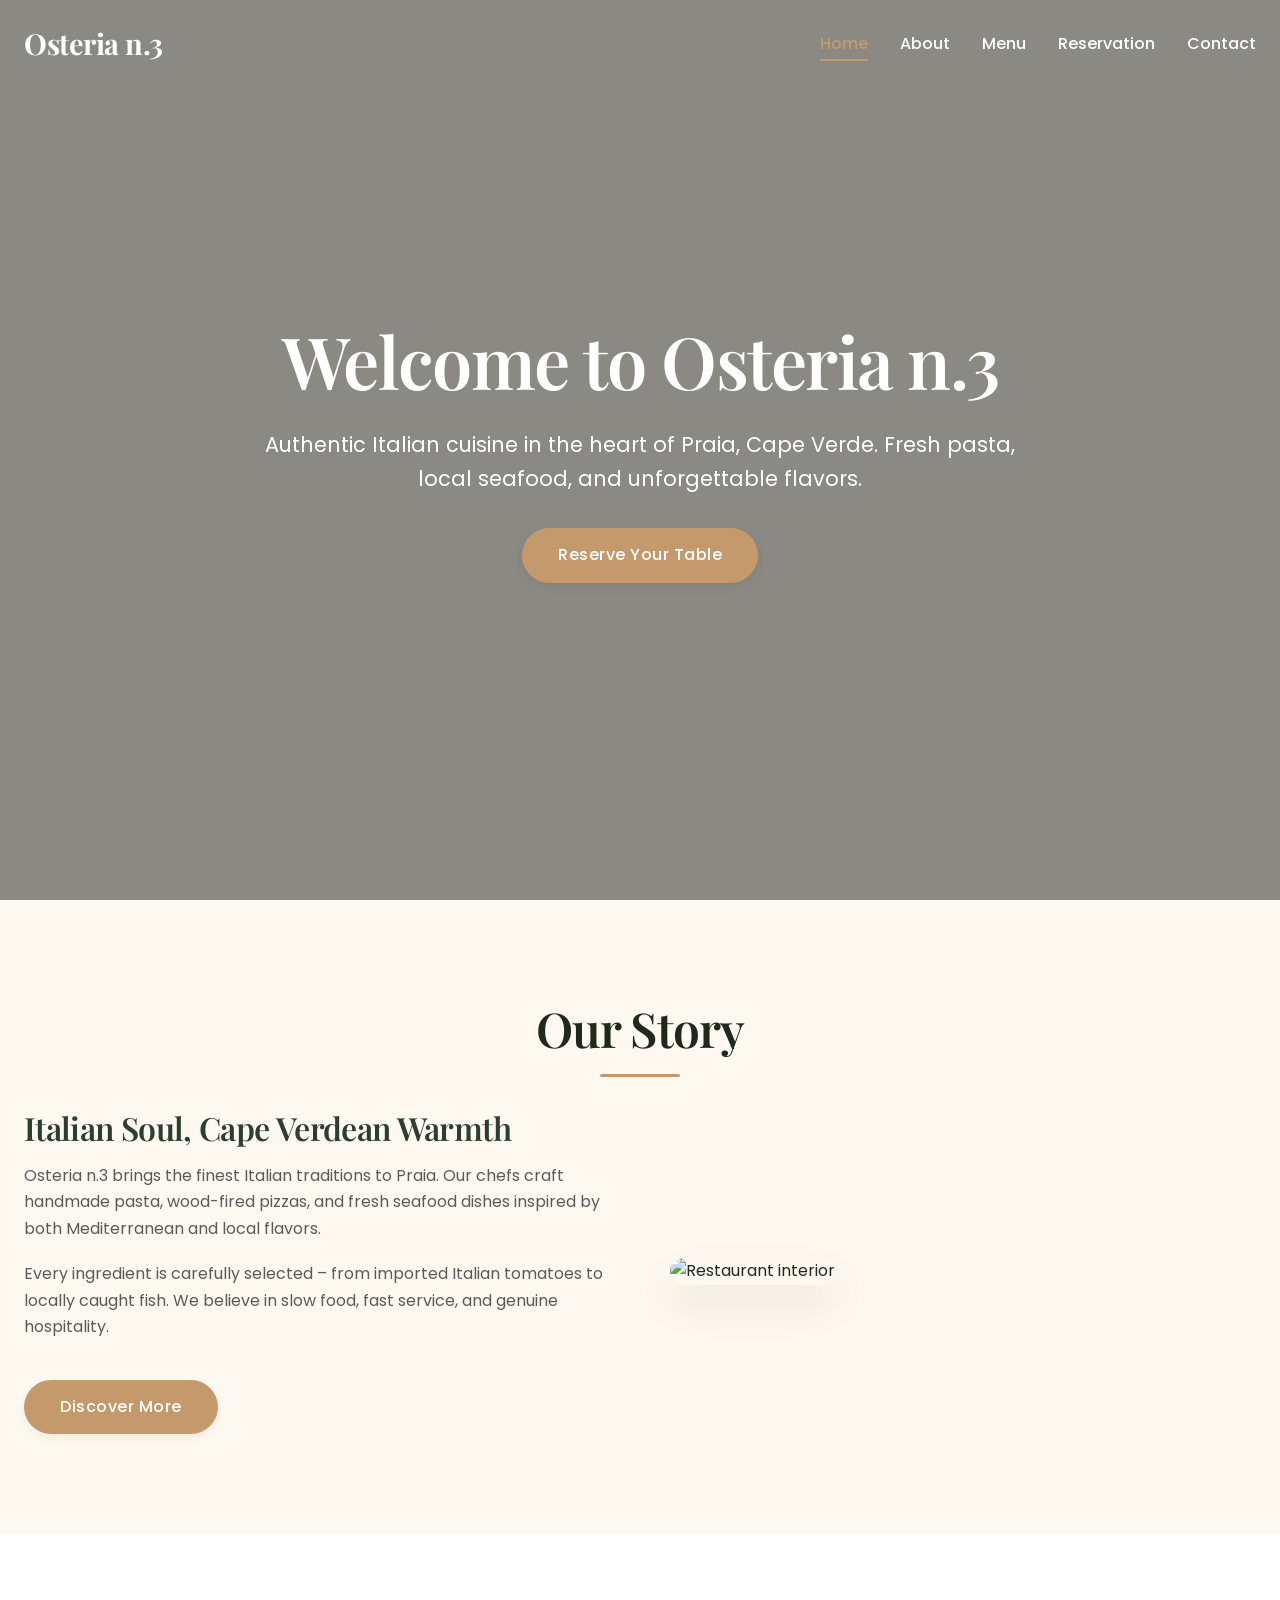
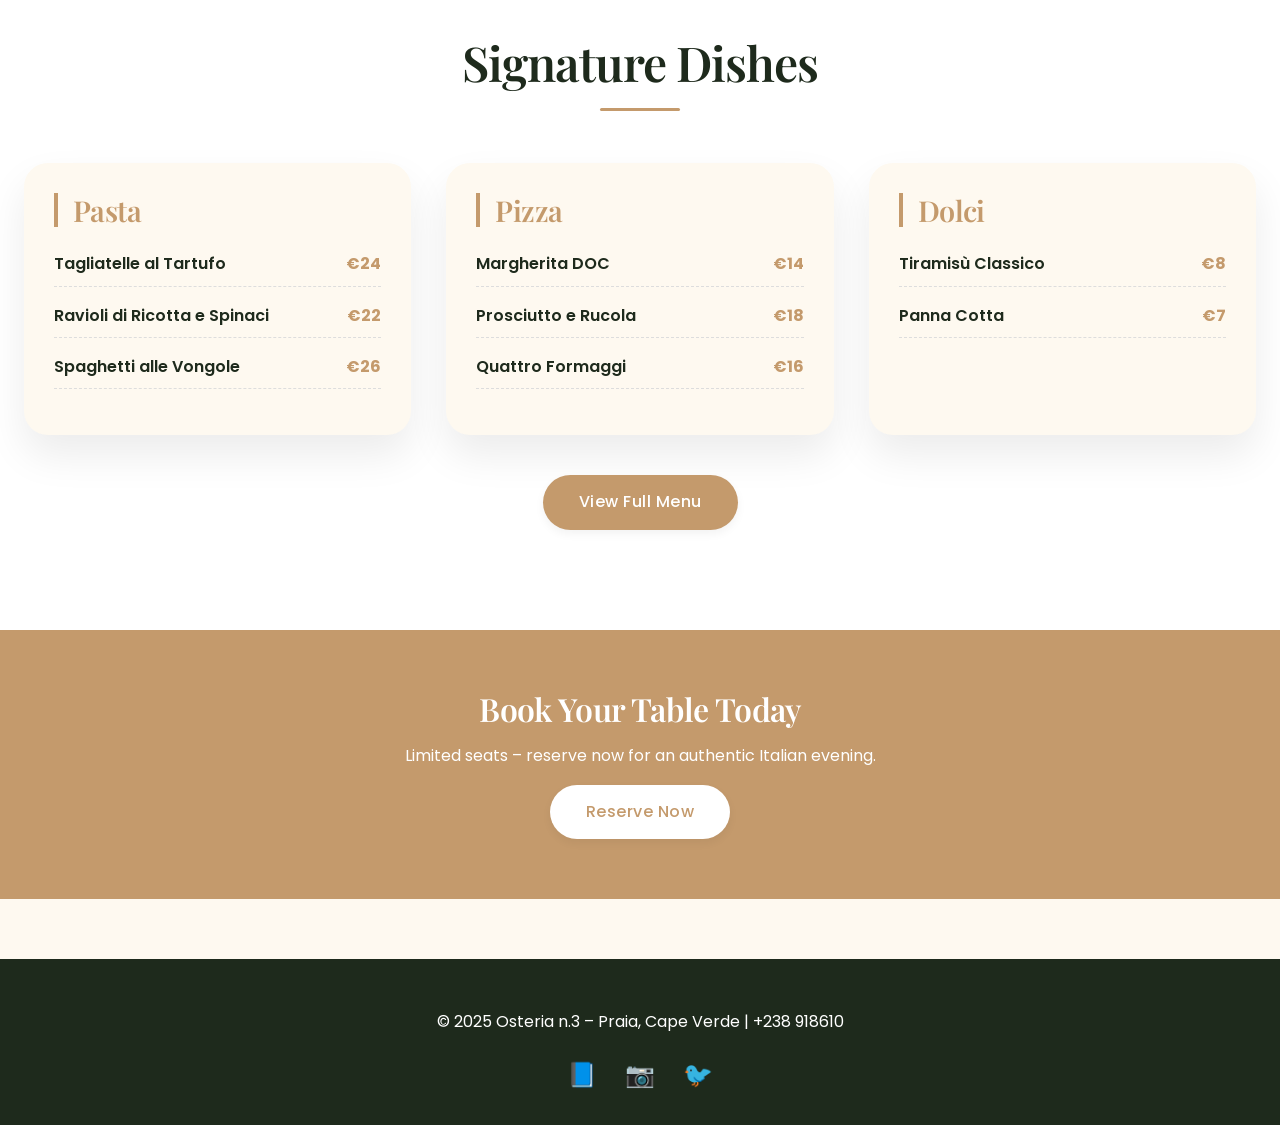
==== index.html @ 767a83d8 "Create index.html for Osteria n.3 website Add a complete HTML structure for the Osteria n.3 restaura" ====
<!DOCTYPE html>
<html lang="en">
<head>
    <meta charset="UTF-8">
    <meta name="viewport" content="width=device-width, initial-scale=1.0, viewport-fit=cover">
    <title>Osteria n.3 | Authentic Italian Restaurant in Cape Verde</title>
    <meta name="description" content="Experience authentic Italian cuisine at Osteria n.3 in Praia, Cape Verde. Fresh pasta, seafood, and fine wines. Reserve your table.">
    <link rel="preconnect" href="https://fonts.googleapis.com">
    <link rel="preconnect" href="https://fonts.gstatic.com" crossorigin>
    <link href="https://fonts.googleapis.com/css2?family=Playfair+Display:wght@400;600;700&family=Poppins:wght@300;400;500;600&display=swap" rel="stylesheet" media="print" onload="this.media='all'">
    <noscript><link href="https://fonts.googleapis.com/css2?family=Playfair+Display:wght@400;600;700&family=Poppins:wght@300;400;500;600&display=swap" rel="stylesheet"></noscript>
    <link rel="preload" as="image" href="https://images.unsplash.com/photo-1600891964092-4316c288032e?ixlib=rb-4.0.3&auto=format&fit=crop&w=2070&q=80">
    <style>
        /* Critical CSS */
        :root{--primary:#c49a6c;--primary-dark:#a07c52;--secondary:#2c3e2f;--dark:#1e2a1c;--light:#fef9f0;--gray:#5a5a5a;--white:#fff;--font-head:'Playfair Display',serif;--font-body:'Poppins',sans-serif;--transition:all 0.4s ease}
        *{margin:0;padding:0;box-sizing:border-box}
        body{font-family:var(--font-body);color:var(--dark);background:var(--light);line-height:1.65;overflow-x:hidden}
        h1,h2,h3{font-family:var(--font-head);font-weight:600}
        .container{max-width:1280px;margin:0 auto;padding:0 24px}
        .btn{display:inline-block;background:var(--primary);color:var(--white);padding:14px 36px;border-radius:50px;text-decoration:none;font-weight:500;transition:var(--transition);border:none;cursor:pointer}
        .btn:hover{background:var(--primary-dark);transform:translateY(-3px)}
        .nav{position:fixed;width:100%;top:0;z-index:1000;padding:20px 0;transition:var(--transition);background:transparent}
        .nav-scrolled{background:rgba(30,42,28,0.95);backdrop-filter:blur(10px);padding:12px 0}
        .nav .container{display:flex;justify-content:space-between;align-items:center}
        .logo{font-size:1.8rem;font-weight:700;font-family:var(--font-head);color:var(--white);text-decoration:none}
        .nav-links{display:flex;gap:2rem;list-style:none}
        .nav-links a{color:var(--white);text-decoration:none;font-weight:500;transition:var(--transition)}
        .nav-links a:hover,.nav-links a.active{color:var(--primary)}
        .mobile-menu{display:none;font-size:1.8rem;color:var(--white);cursor:pointer;background:none;border:none}
        .hero{height:100vh;min-height:700px;background:linear-gradient(rgba(0,0,0,0.45),rgba(0,0,0,0.45)),url('https://images.unsplash.com/photo-1600891964092-4316c288032e?ixlib=rb-4.0.3&auto=format&fit=crop&w=2070&q=80') no-repeat center/cover;display:flex;align-items:center;text-align:center;color:var(--white)}
        .hero-content{max-width:800px;margin:0 auto}
        .hero h1{font-size:4.5rem;margin-bottom:1.5rem;animation:fadeUp 1s ease}
        .hero p{font-size:1.3rem;margin-bottom:2rem;animation:fadeUp 1s ease 0.2s both}
        .hero .btn{animation:fadeUp 1s ease 0.4s both}
        @keyframes fadeUp{from{opacity:0;transform:translateY(40px)}to{opacity:1;transform:translateY(0)}}
        .section-title{text-align:center;font-size:3rem;margin-bottom:2rem;position:relative;display:inline-block;width:100%}
        .section-title::after{content:'';display:block;width:80px;height:3px;background:var(--primary);margin:1rem auto 0}
        @media(max-width:768px){.mobile-menu{display:block}.nav-links{position:fixed;top:70px;left:-100%;width:80%;height:calc(100vh - 70px);background:var(--dark);flex-direction:column;align-items:center;padding-top:40px;transition:left 0.3s}.nav-links.active{left:0}.hero h1{font-size:2.5rem}.hero p{font-size:1rem}}
    </style>
    <link rel="stylesheet" href="style.css" media="print" onload="this.media='all'">
    <noscript><link rel="stylesheet" href="style.css"></noscript>
</head>
<body>
    <nav class="nav">
        <div class="container">
            <a href="index.html" class="logo">Osteria n.3</a>
            <button class="mobile-menu" aria-label="Menu">☰</button>
            <ul class="nav-links">
                <li><a href="index.html" class="active">Home</a></li>
                <li><a href="about.html">About</a></li>
                <li><a href="menu.html">Menu</a></li>
                <li><a href="reservation.html">Reservation</a></li>
                <li><a href="contact.html">Contact</a></li>
            </ul>
        </div>
    </nav>

    <section class="hero">
        <div class="hero-content">
            <h1>Welcome to Osteria n.3</h1>
            <p>Authentic Italian cuisine in the heart of Praia, Cape Verde. Fresh pasta, local seafood, and unforgettable flavors.</p>
            <a href="reservation.html" class="btn">Reserve Your Table</a>
        </div>
    </section>

    <section class="about">
        <div class="container">
            <h2 class="section-title">Our Story</h2>
            <div class="about-grid">
                <div class="about-text">
                    <h3>Italian Soul, Cape Verdean Warmth</h3>
                    <p>Osteria n.3 brings the finest Italian traditions to Praia. Our chefs craft handmade pasta, wood-fired pizzas, and fresh seafood dishes inspired by both Mediterranean and local flavors.</p>
                    <p>Every ingredient is carefully selected – from imported Italian tomatoes to locally caught fish. We believe in slow food, fast service, and genuine hospitality.</p>
                    <a href="about.html" class="btn" style="margin-top:20px">Discover More</a>
                </div>
                <div class="about-img">
                    <img src="https://images.unsplash.com/photo-1555396273-367ea4eb4db5?ixlib=rb-4.0.3&auto=format&fit=crop&w=800&q=80" alt="Restaurant interior" loading="eager" width="100%">
                </div>
            </div>
        </div>
    </section>

    <section class="menu-preview" style="background:var(--white)">
        <div class="container">
            <h2 class="section-title">Signature Dishes</h2>
            <div class="menu-grid">
                <div class="menu-category">
                    <h3>Pasta</h3>
                    <div class="menu-item"><span class="menu-item-name">Tagliatelle al Tartufo</span><span class="menu-item-price">€24</span></div>
                    <div class="menu-item"><span class="menu-item-name">Ravioli di Ricotta e Spinaci</span><span class="menu-item-price">€22</span></div>
                    <div class="menu-item"><span class="menu-item-name">Spaghetti alle Vongole</span><span class="menu-item-price">€26</span></div>
                </div>
                <div class="menu-category">
                    <h3>Pizza</h3>
                    <div class="menu-item"><span class="menu-item-name">Margherita DOC</span><span class="menu-item-price">€14</span></div>
                    <div class="menu-item"><span class="menu-item-name">Prosciutto e Rucola</span><span class="menu-item-price">€18</span></div>
                    <div class="menu-item"><span class="menu-item-name">Quattro Formaggi</span><span class="menu-item-price">€16</span></div>
                </div>
                <div class="menu-category">
                    <h3>Dolci</h3>
                    <div class="menu-item"><span class="menu-item-name">Tiramisù Classico</span><span class="menu-item-price">€8</span></div>
                    <div class="menu-item"><span class="menu-item-name">Panna Cotta</span><span class="menu-item-price">€7</span></div>
                </div>
            </div>
            <div style="text-align:center; margin-top:40px">
                <a href="menu.html" class="btn">View Full Menu</a>
            </div>
        </div>
    </section>

    <section style="background:var(--primary); color:white; text-align:center; padding:60px 20px">
        <div class="container">
            <h2 style="font-size:2rem">Book Your Table Today</h2>
            <p style="margin:15px 0">Limited seats – reserve now for an authentic Italian evening.</p>
            <a href="reservation.html" class="btn" style="background:white; color:var(--primary)">Reserve Now</a>
        </div>
    </section>

    <footer class="footer">
        <div class="container">
            <p>© 2025 Osteria n.3 – Praia, Cape Verde | +238 918610</p>
            <div class="social-links">
                <a href="#">📘</a>
                <a href="#">📷</a>
                <a href="#">🐦</a>
            </div>
        </div>
    </footer>

    <script src="script.js" defer></script>
</body>
</html>
---- style.css ----
/* Osteria n.3 - Cape Verde Italian Restaurant */
/* Premium Design | Fast Loading | No React */

:root {
    --primary: #c49a6c;
    --primary-dark: #a07c52;
    --secondary: #2c3e2f;
    --dark: #1e2a1c;
    --light: #fef9f0;
    --gray: #5a5a5a;
    --white: #ffffff;
    --black: #1a1a1a;
    --font-head: 'Playfair Display', serif;
    --font-body: 'Poppins', sans-serif;
    --transition: all 0.4s ease;
    --shadow: 0 20px 40px rgba(0,0,0,0.08);
    --shadow-hover: 0 25px 50px rgba(0,0,0,0.12);
}

* {
    margin: 0;
    padding: 0;
    box-sizing: border-box;
}

body {
    font-family: var(--font-body);
    color: var(--dark);
    background-color: var(--light);
    line-height: 1.65;
    overflow-x: hidden;
}

h1, h2, h3, h4, h5, h6 {
    font-family: var(--font-head);
    font-weight: 600;
    letter-spacing: -0.02em;
    line-height: 1.2;
}

.container {
    max-width: 1280px;
    margin: 0 auto;
    padding: 0 24px;
}

section {
    padding: 100px 0;
    position: relative;
}

/* Typography */
.section-title {
    text-align: center;
    font-size: 3rem;
    margin-bottom: 2rem;
    position: relative;
    display: inline-block;
    width: 100%;
}

.section-title::after {
    content: '';
    display: block;
    width: 80px;
    height: 3px;
    background: var(--primary);
    margin: 1rem auto 0;
    border-radius: 2px;
}

.section-subtitle {
    text-align: center;
    color: var(--gray);
    max-width: 700px;
    margin: -1rem auto 3rem;
    font-size: 1.1rem;
}

/* Buttons */
.btn {
    display: inline-block;
    background: var(--primary);
    color: var(--white);
    padding: 14px 36px;
    border-radius: 50px;
    text-decoration: none;
    font-weight: 500;
    font-size: 1rem;
    transition: var(--transition);
    border: none;
    cursor: pointer;
    letter-spacing: 0.5px;
    box-shadow: 0 4px 10px rgba(0,0,0,0.05);
}

.btn:hover {
    background: var(--primary-dark);
    transform: translateY(-3px);
    box-shadow: 0 8px 20px rgba(0,0,0,0.1);
}

.btn-outline {
    background: transparent;
    border: 2px solid var(--primary);
    color: var(--primary);
}

.btn-outline:hover {
    background: var(--primary);
    color: var(--white);
}

/* Navigation */
.nav {
    position: fixed;
    width: 100%;
    top: 0;
    z-index: 1000;
    padding: 20px 0;
    transition: var(--transition);
    background: transparent;
}

.nav-scrolled {
    background: rgba(30, 42, 28, 0.95);
    backdrop-filter: blur(10px);
    padding: 12px 0;
    box-shadow: 0 5px 20px rgba(0,0,0,0.1);
}

.nav .container {
    display: flex;
    justify-content: space-between;
    align-items: center;
}

.logo {
    font-size: 1.8rem;
    font-weight: 700;
    font-family: var(--font-head);
    color: var(--white);
    text-decoration: none;
    letter-spacing: -0.5px;
}

.nav-scrolled .logo {
    color: var(--white);
}

.nav-links {
    display: flex;
    gap: 2rem;
    list-style: none;
}

.nav-links a {
    color: var(--white);
    text-decoration: none;
    font-weight: 500;
    transition: var(--transition);
    position: relative;
}

.nav-links a:hover,
.nav-links a.active {
    color: var(--primary);
}

.nav-links a.active::after {
    content: '';
    position: absolute;
    bottom: -6px;
    left: 0;
    width: 100%;
    height: 2px;
    background: var(--primary);
}

.mobile-menu {
    display: none;
    font-size: 1.8rem;
    color: var(--white);
    cursor: pointer;
    background: none;
    border: none;
}

/* Hero Section */
.hero {
    height: 100vh;
    min-height: 700px;
    background: linear-gradient(rgba(0,0,0,0.45), rgba(0,0,0,0.45)), url('https://images.unsplash.com/photo-1600891964092-4316c288032e?ixlib=rb-4.0.3&auto=format&fit=crop&w=2070&q=80') no-repeat center/cover;
    display: flex;
    align-items: center;
    text-align: center;
    color: var(--white);
    position: relative;
}

.hero-content {
    max-width: 800px;
    margin: 0 auto;
}

.hero h1 {
    font-size: 4.5rem;
    margin-bottom: 1.5rem;
    animation: fadeUp 1s ease;
}

.hero p {
    font-size: 1.3rem;
    margin-bottom: 2rem;
    animation: fadeUp 1s ease 0.2s both;
}

.hero .btn {
    animation: fadeUp 1s ease 0.4s both;
}

@keyframes fadeUp {
    from {
        opacity: 0;
        transform: translateY(40px);
    }
    to {
        opacity: 1;
        transform: translateY(0);
    }
}

/* About Section */
.about-grid {
    display: grid;
    grid-template-columns: 1fr 1fr;
    gap: 60px;
    align-items: center;
}

.about-text h3 {
    font-size: 2rem;
    margin-bottom: 1rem;
    color: var(--secondary);
}

.about-text p {
    margin-bottom: 1.2rem;
    color: var(--gray);
}

.about-img img {
    width: 100%;
    border-radius: 20px;
    box-shadow: var(--shadow);
    transition: var(--transition);
}

.about-img img:hover {
    transform: scale(1.02);
    box-shadow: var(--shadow-hover);
}

/* Menu Preview */
.menu-preview {
    background: var(--white);
}

.menu-grid {
    display: grid;
    grid-template-columns: repeat(auto-fit, minmax(320px, 1fr));
    gap: 35px;
    margin-top: 20px;
}

.menu-category {
    background: var(--light);
    padding: 30px;
    border-radius: 24px;
    box-shadow: var(--shadow);
    transition: var(--transition);
}

.menu-category:hover {
    transform: translateY(-8px);
    box-shadow: var(--shadow-hover);
}

.menu-category h3 {
    font-size: 1.8rem;
    color: var(--primary);
    margin-bottom: 1.5rem;
    border-left: 4px solid var(--primary);
    padding-left: 15px;
}

.menu-item {
    display: flex;
    justify-content: space-between;
    margin-bottom: 1rem;
    padding-bottom: 0.5rem;
    border-bottom: 1px dashed #ddd;
}

.menu-item-name {
    font-weight: 600;
    font-size: 1rem;
}

.menu-item-price {
    color: var(--primary);
    font-weight: 700;
}

/* Reservation Form */
.reservation-form {
    max-width: 700px;
    margin: 0 auto;
    background: var(--white);
    padding: 45px;
    border-radius: 30px;
    box-shadow: var(--shadow);
}

.form-group {
    margin-bottom: 20px;
}

.form-group label {
    display: block;
    margin-bottom: 8px;
    font-weight: 500;
}

.form-group input,
.form-group select,
.form-group textarea {
    width: 100%;
    padding: 14px 16px;
    border: 1px solid #e0e0e0;
    border-radius: 12px;
    font-family: var(--font-body);
    font-size: 1rem;
    transition: var(--transition);
}

.form-group input:focus,
.form-group select:focus,
.form-group textarea:focus {
    outline: none;
    border-color: var(--primary);
    box-shadow: 0 0 0 3px rgba(196, 154, 108, 0.1);
}

.form-row {
    display: grid;
    grid-template-columns: 1fr 1fr;
    gap: 20px;
}

/* Contact Page */
.contact-grid {
    display: grid;
    grid-template-columns: repeat(auto-fit, minmax(260px, 1fr));
    gap: 40px;
    margin-bottom: 60px;
}

.contact-card {
    background: var(--white);
    padding: 35px 25px;
    text-align: center;
    border-radius: 24px;
    box-shadow: var(--shadow);
    transition: var(--transition);
}

.contact-card:hover {
    transform: translateY(-5px);
}

.contact-card h3 {
    color: var(--primary);
    margin-bottom: 15px;
    font-size: 1.5rem;
}

.contact-card p {
    margin: 8px 0;
    color: var(--gray);
}

.map {
    border-radius: 24px;
    overflow: hidden;
    box-shadow: var(--shadow);
}

/* Footer */
.footer {
    background: var(--dark);
    color: var(--white);
    text-align: center;
    padding: 50px 0 30px;
    margin-top: 60px;
}

.footer p {
    margin-bottom: 20px;
}

.social-links a {
    color: var(--white);
    margin: 0 12px;
    font-size: 1.5rem;
    text-decoration: none;
    transition: var(--transition);
}

.social-links a:hover {
    color: var(--primary);
    transform: translateY(-3px);
}

/* Toast Confirmation */
.toast-message {
    position: fixed;
    bottom: 30px;
    right: 30px;
    background: #2c7a4d;
    color: white;
    padding: 14px 28px;
    border-radius: 60px;
    font-weight: 500;
    z-index: 10000;
    box-shadow: 0 8px 20px rgba(0,0,0,0.2);
    opacity: 0;
    transform: translateY(20px);
    transition: all 0.3s ease;
    pointer-events: none;
    font-family: var(--font-body);
}

.toast-message.show {
    opacity: 1;
    transform: translateY(0);
}

/* Responsive */
@media (max-width: 992px) {
    section { padding: 70px 0; }
    .hero h1 { font-size: 3.2rem; }
    .section-title { font-size: 2.5rem; }
    .about-grid { gap: 40px; }
}

@media (max-width: 768px) {
    .mobile-menu { display: block; }
    .nav-links {
        position: fixed;
        top: 70px;
        left: -100%;
        width: 80%;
        height: calc(100vh - 70px);
        background: var(--dark);
        flex-direction: column;
        align-items: center;
        padding-top: 40px;
        transition: left 0.3s ease;
        gap: 1.8rem;
        border-radius: 0 20px 20px 0;
    }
    .nav-links.active { left: 0; }
    .hero h1 { font-size: 2.5rem; }
    .hero p { font-size: 1rem; }
    .about-grid { grid-template-columns: 1fr; }
    .reservation-form { padding: 25px; }
    .form-row { grid-template-columns: 1fr; }
    .section-title { font-size: 2rem; }
}

@media (max-width: 480px) {
    .container { padding: 0 16px; }
    .hero h1 { font-size: 2rem; }
    .btn { padding: 10px 24px; }
}
---- style.css ----
/* Osteria n.3 - Cape Verde Italian Restaurant */
/* Premium Design | Fast Loading | No React */

:root {
    --primary: #c49a6c;
    --primary-dark: #a07c52;
    --secondary: #2c3e2f;
    --dark: #1e2a1c;
    --light: #fef9f0;
    --gray: #5a5a5a;
    --white: #ffffff;
    --black: #1a1a1a;
    --font-head: 'Playfair Display', serif;
    --font-body: 'Poppins', sans-serif;
    --transition: all 0.4s ease;
    --shadow: 0 20px 40px rgba(0,0,0,0.08);
    --shadow-hover: 0 25px 50px rgba(0,0,0,0.12);
}

* {
    margin: 0;
    padding: 0;
    box-sizing: border-box;
}

body {
    font-family: var(--font-body);
    color: var(--dark);
    background-color: var(--light);
    line-height: 1.65;
    overflow-x: hidden;
}

h1, h2, h3, h4, h5, h6 {
    font-family: var(--font-head);
    font-weight: 600;
    letter-spacing: -0.02em;
    line-height: 1.2;
}

.container {
    max-width: 1280px;
    margin: 0 auto;
    padding: 0 24px;
}

section {
    padding: 100px 0;
    position: relative;
}

/* Typography */
.section-title {
    text-align: center;
    font-size: 3rem;
    margin-bottom: 2rem;
    position: relative;
    display: inline-block;
    width: 100%;
}

.section-title::after {
    content: '';
    display: block;
    width: 80px;
    height: 3px;
    background: var(--primary);
    margin: 1rem auto 0;
    border-radius: 2px;
}

.section-subtitle {
    text-align: center;
    color: var(--gray);
    max-width: 700px;
    margin: -1rem auto 3rem;
    font-size: 1.1rem;
}

/* Buttons */
.btn {
    display: inline-block;
    background: var(--primary);
    color: var(--white);
    padding: 14px 36px;
    border-radius: 50px;
    text-decoration: none;
    font-weight: 500;
    font-size: 1rem;
    transition: var(--transition);
    border: none;
    cursor: pointer;
    letter-spacing: 0.5px;
    box-shadow: 0 4px 10px rgba(0,0,0,0.05);
}

.btn:hover {
    background: var(--primary-dark);
    transform: translateY(-3px);
    box-shadow: 0 8px 20px rgba(0,0,0,0.1);
}

.btn-outline {
    background: transparent;
    border: 2px solid var(--primary);
    color: var(--primary);
}

.btn-outline:hover {
    background: var(--primary);
    color: var(--white);
}

/* Navigation */
.nav {
    position: fixed;
    width: 100%;
    top: 0;
    z-index: 1000;
    padding: 20px 0;
    transition: var(--transition);
    background: transparent;
}

.nav-scrolled {
    background: rgba(30, 42, 28, 0.95);
    backdrop-filter: blur(10px);
    padding: 12px 0;
    box-shadow: 0 5px 20px rgba(0,0,0,0.1);
}

.nav .container {
    display: flex;
    justify-content: space-between;
    align-items: center;
}

.logo {
    font-size: 1.8rem;
    font-weight: 700;
    font-family: var(--font-head);
    color: var(--white);
    text-decoration: none;
    letter-spacing: -0.5px;
}

.nav-scrolled .logo {
    color: var(--white);
}

.nav-links {
    display: flex;
    gap: 2rem;
    list-style: none;
}

.nav-links a {
    color: var(--white);
    text-decoration: none;
    font-weight: 500;
    transition: var(--transition);
    position: relative;
}

.nav-links a:hover,
.nav-links a.active {
    color: var(--primary);
}

.nav-links a.active::after {
    content: '';
    position: absolute;
    bottom: -6px;
    left: 0;
    width: 100%;
    height: 2px;
    background: var(--primary);
}

.mobile-menu {
    display: none;
    font-size: 1.8rem;
    color: var(--white);
    cursor: pointer;
    background: none;
    border: none;
}

/* Hero Section */
.hero {
    height: 100vh;
    min-height: 700px;
    background: linear-gradient(rgba(0,0,0,0.45), rgba(0,0,0,0.45)), url('https://images.unsplash.com/photo-1600891964092-4316c288032e?ixlib=rb-4.0.3&auto=format&fit=crop&w=2070&q=80') no-repeat center/cover;
    display: flex;
    align-items: center;
    text-align: center;
    color: var(--white);
    position: relative;
}

.hero-content {
    max-width: 800px;
    margin: 0 auto;
}

.hero h1 {
    font-size: 4.5rem;
    margin-bottom: 1.5rem;
    animation: fadeUp 1s ease;
}

.hero p {
    font-size: 1.3rem;
    margin-bottom: 2rem;
    animation: fadeUp 1s ease 0.2s both;
}

.hero .btn {
    animation: fadeUp 1s ease 0.4s both;
}

@keyframes fadeUp {
    from {
        opacity: 0;
        transform: translateY(40px);
    }
    to {
        opacity: 1;
        transform: translateY(0);
    }
}

/* About Section */
.about-grid {
    display: grid;
    grid-template-columns: 1fr 1fr;
    gap: 60px;
    align-items: center;
}

.about-text h3 {
    font-size: 2rem;
    margin-bottom: 1rem;
    color: var(--secondary);
}

.about-text p {
    margin-bottom: 1.2rem;
    color: var(--gray);
}

.about-img img {
    width: 100%;
    border-radius: 20px;
    box-shadow: var(--shadow);
    transition: var(--transition);
}

.about-img img:hover {
    transform: scale(1.02);
    box-shadow: var(--shadow-hover);
}

/* Menu Preview */
.menu-preview {
    background: var(--white);
}

.menu-grid {
    display: grid;
    grid-template-columns: repeat(auto-fit, minmax(320px, 1fr));
    gap: 35px;
    margin-top: 20px;
}

.menu-category {
    background: var(--light);
    padding: 30px;
    border-radius: 24px;
    box-shadow: var(--shadow);
    transition: var(--transition);
}

.menu-category:hover {
    transform: translateY(-8px);
    box-shadow: var(--shadow-hover);
}

.menu-category h3 {
    font-size: 1.8rem;
    color: var(--primary);
    margin-bottom: 1.5rem;
    border-left: 4px solid var(--primary);
    padding-left: 15px;
}

.menu-item {
    display: flex;
    justify-content: space-between;
    margin-bottom: 1rem;
    padding-bottom: 0.5rem;
    border-bottom: 1px dashed #ddd;
}

.menu-item-name {
    font-weight: 600;
    font-size: 1rem;
}

.menu-item-price {
    color: var(--primary);
    font-weight: 700;
}

/* Reservation Form */
.reservation-form {
    max-width: 700px;
    margin: 0 auto;
    background: var(--white);
    padding: 45px;
    border-radius: 30px;
    box-shadow: var(--shadow);
}

.form-group {
    margin-bottom: 20px;
}

.form-group label {
    display: block;
    margin-bottom: 8px;
    font-weight: 500;
}

.form-group input,
.form-group select,
.form-group textarea {
    width: 100%;
    padding: 14px 16px;
    border: 1px solid #e0e0e0;
    border-radius: 12px;
    font-family: var(--font-body);
    font-size: 1rem;
    transition: var(--transition);
}

.form-group input:focus,
.form-group select:focus,
.form-group textarea:focus {
    outline: none;
    border-color: var(--primary);
    box-shadow: 0 0 0 3px rgba(196, 154, 108, 0.1);
}

.form-row {
    display: grid;
    grid-template-columns: 1fr 1fr;
    gap: 20px;
}

/* Contact Page */
.contact-grid {
    display: grid;
    grid-template-columns: repeat(auto-fit, minmax(260px, 1fr));
    gap: 40px;
    margin-bottom: 60px;
}

.contact-card {
    background: var(--white);
    padding: 35px 25px;
    text-align: center;
    border-radius: 24px;
    box-shadow: var(--shadow);
    transition: var(--transition);
}

.contact-card:hover {
    transform: translateY(-5px);
}

.contact-card h3 {
    color: var(--primary);
    margin-bottom: 15px;
    font-size: 1.5rem;
}

.contact-card p {
    margin: 8px 0;
    color: var(--gray);
}

.map {
    border-radius: 24px;
    overflow: hidden;
    box-shadow: var(--shadow);
}

/* Footer */
.footer {
    background: var(--dark);
    color: var(--white);
    text-align: center;
    padding: 50px 0 30px;
    margin-top: 60px;
}

.footer p {
    margin-bottom: 20px;
}

.social-links a {
    color: var(--white);
    margin: 0 12px;
    font-size: 1.5rem;
    text-decoration: none;
    transition: var(--transition);
}

.social-links a:hover {
    color: var(--primary);
    transform: translateY(-3px);
}

/* Toast Confirmation */
.toast-message {
    position: fixed;
    bottom: 30px;
    right: 30px;
    background: #2c7a4d;
    color: white;
    padding: 14px 28px;
    border-radius: 60px;
    font-weight: 500;
    z-index: 10000;
    box-shadow: 0 8px 20px rgba(0,0,0,0.2);
    opacity: 0;
    transform: translateY(20px);
    transition: all 0.3s ease;
    pointer-events: none;
    font-family: var(--font-body);
}

.toast-message.show {
    opacity: 1;
    transform: translateY(0);
}

/* Responsive */
@media (max-width: 992px) {
    section { padding: 70px 0; }
    .hero h1 { font-size: 3.2rem; }
    .section-title { font-size: 2.5rem; }
    .about-grid { gap: 40px; }
}

@media (max-width: 768px) {
    .mobile-menu { display: block; }
    .nav-links {
        position: fixed;
        top: 70px;
        left: -100%;
        width: 80%;
        height: calc(100vh - 70px);
        background: var(--dark);
        flex-direction: column;
        align-items: center;
        padding-top: 40px;
        transition: left 0.3s ease;
        gap: 1.8rem;
        border-radius: 0 20px 20px 0;
    }
    .nav-links.active { left: 0; }
    .hero h1 { font-size: 2.5rem; }
    .hero p { font-size: 1rem; }
    .about-grid { grid-template-columns: 1fr; }
    .reservation-form { padding: 25px; }
    .form-row { grid-template-columns: 1fr; }
    .section-title { font-size: 2rem; }
}

@media (max-width: 480px) {
    .container { padding: 0 16px; }
    .hero h1 { font-size: 2rem; }
    .btn { padding: 10px 24px; }
}
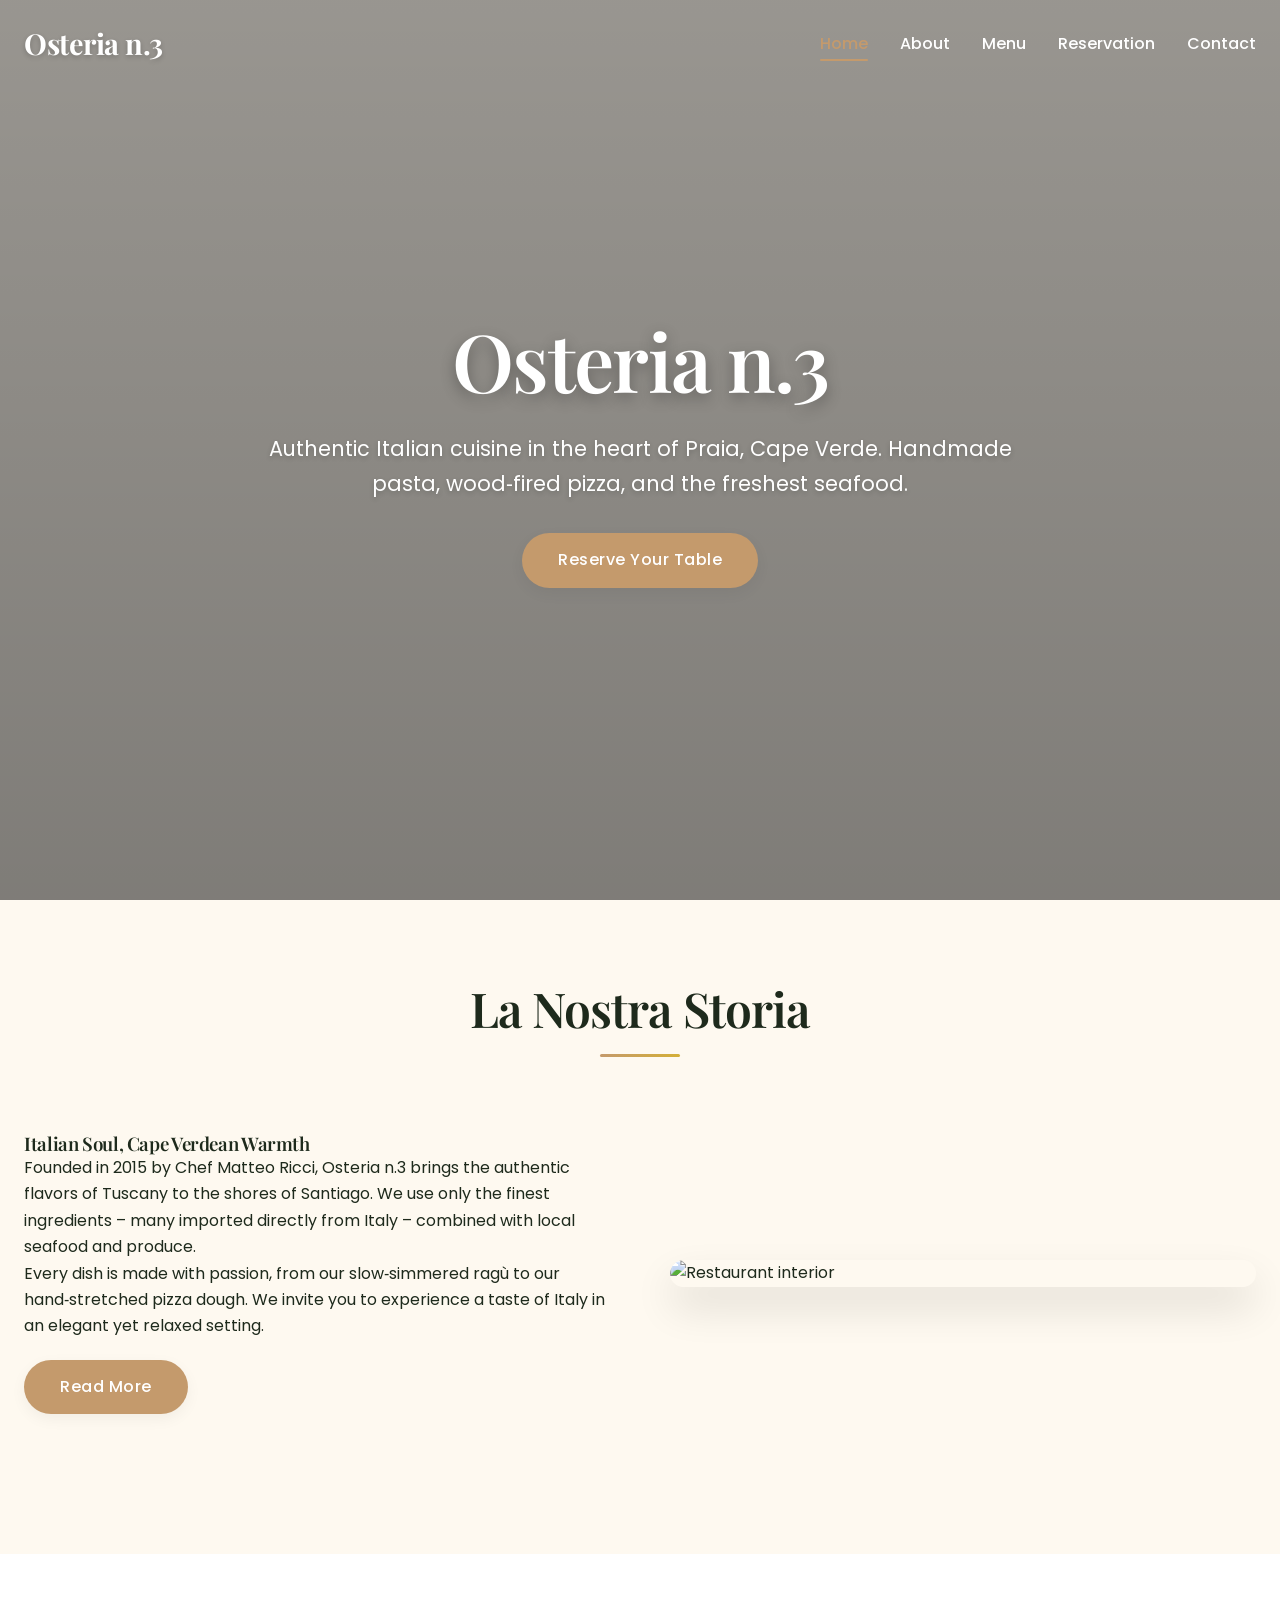
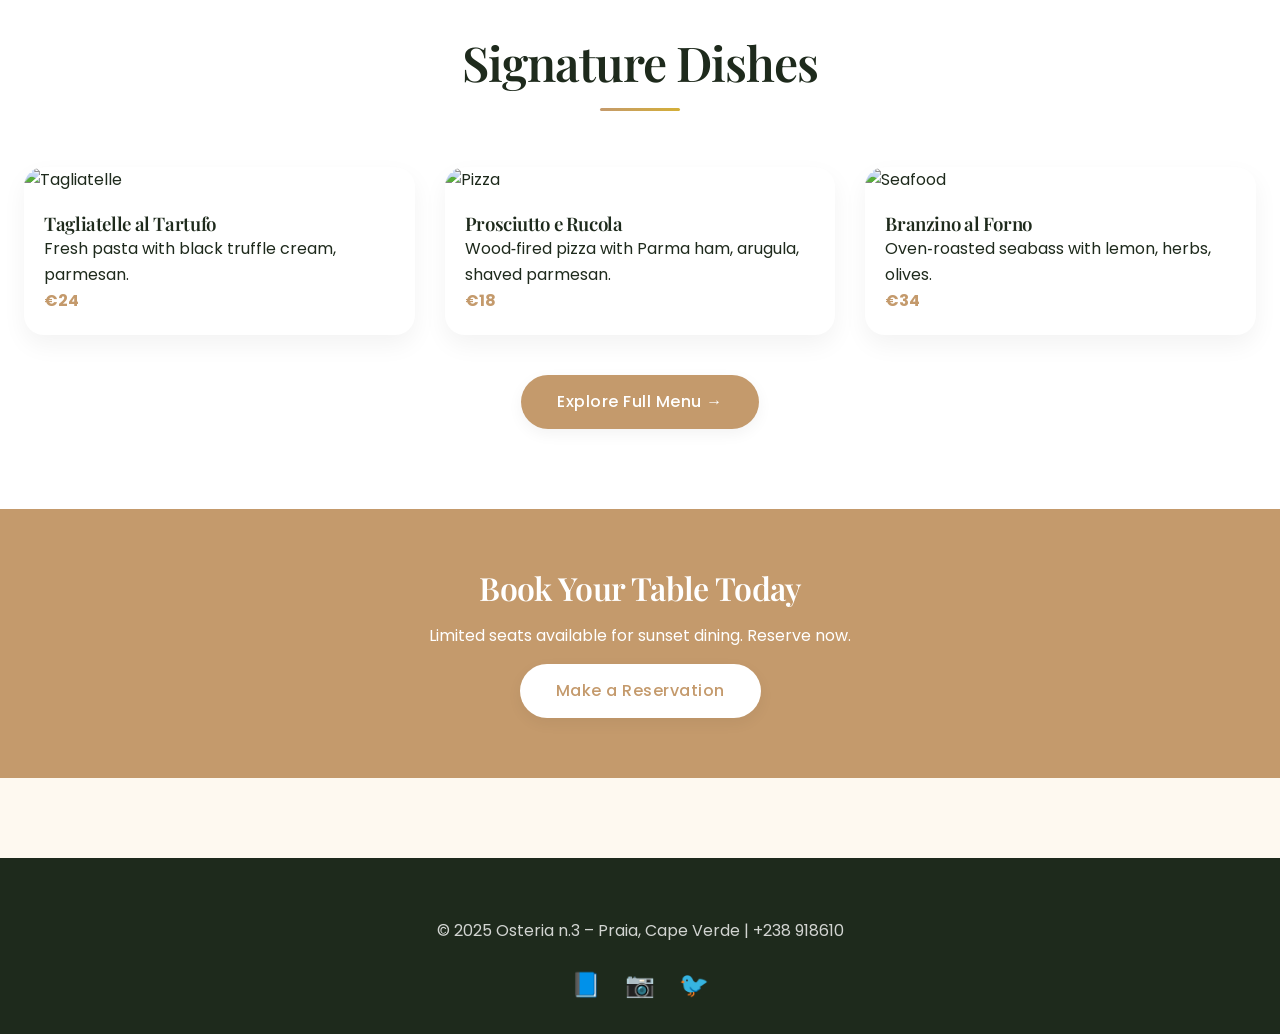
==== commit 18ac25a0: "Create index.html" ====
--- a/index.html
+++ b/index.html
@@ -3,39 +3,40 @@
 <head>
     <meta charset="UTF-8">
     <meta name="viewport" content="width=device-width, initial-scale=1.0, viewport-fit=cover">
-    <title>Osteria n.3 | Authentic Italian Restaurant in Cape Verde</title>
-    <meta name="description" content="Experience authentic Italian cuisine at Osteria n.3 in Praia, Cape Verde. Fresh pasta, seafood, and fine wines. Reserve your table.">
+    <title>Osteria n.3 | Authentic Italian Restaurant • Praia, Cape Verde</title>
+    <meta name="description" content="Osteria n.3 brings authentic Italian cuisine to Praia, Cape Verde. Handmade pasta, wood-fired pizza, fresh seafood. Reserve your table online.">
     <link rel="preconnect" href="https://fonts.googleapis.com">
     <link rel="preconnect" href="https://fonts.gstatic.com" crossorigin>
-    <link href="https://fonts.googleapis.com/css2?family=Playfair+Display:wght@400;600;700&family=Poppins:wght@300;400;500;600&display=swap" rel="stylesheet" media="print" onload="this.media='all'">
-    <noscript><link href="https://fonts.googleapis.com/css2?family=Playfair+Display:wght@400;600;700&family=Poppins:wght@300;400;500;600&display=swap" rel="stylesheet"></noscript>
+    <link href="https://fonts.googleapis.com/css2?family=Playfair+Display:wght@400;500;600;700&family=Poppins:wght@300;400;500;600&display=swap" rel="stylesheet" media="print" onload="this.media='all'">
     <link rel="preload" as="image" href="https://images.unsplash.com/photo-1600891964092-4316c288032e?ixlib=rb-4.0.3&auto=format&fit=crop&w=2070&q=80">
     <style>
-        /* Critical CSS */
-        :root{--primary:#c49a6c;--primary-dark:#a07c52;--secondary:#2c3e2f;--dark:#1e2a1c;--light:#fef9f0;--gray:#5a5a5a;--white:#fff;--font-head:'Playfair Display',serif;--font-body:'Poppins',sans-serif;--transition:all 0.4s ease}
+        /* Critical inline CSS (same as style.css but only above-fold essentials) */
+        :root{--primary:#c49a6c;--primary-dark:#a07c52;--secondary:#2c5530;--dark:#1e2a1c;--light:#fef9f0;--white:#fff;--font-head:'Playfair Display',serif;--font-body:'Poppins',sans-serif}
         *{margin:0;padding:0;box-sizing:border-box}
-        body{font-family:var(--font-body);color:var(--dark);background:var(--light);line-height:1.65;overflow-x:hidden}
-        h1,h2,h3{font-family:var(--font-head);font-weight:600}
+        body{font-family:var(--font-body);color:var(--dark);background:var(--light);line-height:1.65}
         .container{max-width:1280px;margin:0 auto;padding:0 24px}
-        .btn{display:inline-block;background:var(--primary);color:var(--white);padding:14px 36px;border-radius:50px;text-decoration:none;font-weight:500;transition:var(--transition);border:none;cursor:pointer}
+        .btn{display:inline-block;background:var(--primary);color:white;padding:14px 36px;border-radius:50px;text-decoration:none;font-weight:500;transition:all 0.3s ease;border:none;cursor:pointer}
         .btn:hover{background:var(--primary-dark);transform:translateY(-3px)}
-        .nav{position:fixed;width:100%;top:0;z-index:1000;padding:20px 0;transition:var(--transition);background:transparent}
-        .nav-scrolled{background:rgba(30,42,28,0.95);backdrop-filter:blur(10px);padding:12px 0}
+        .nav{position:fixed;width:100%;top:0;z-index:1000;padding:20px 0;background:transparent}
+        .nav-scrolled{background:rgba(30,42,28,0.95);backdrop-filter:blur(12px);padding:12px 0}
         .nav .container{display:flex;justify-content:space-between;align-items:center}
-        .logo{font-size:1.8rem;font-weight:700;font-family:var(--font-head);color:var(--white);text-decoration:none}
+        .logo{font-size:1.8rem;font-weight:700;font-family:var(--font-head);color:white;text-decoration:none}
         .nav-links{display:flex;gap:2rem;list-style:none}
-        .nav-links a{color:var(--white);text-decoration:none;font-weight:500;transition:var(--transition)}
+        .nav-links a{color:white;text-decoration:none;font-weight:500}
         .nav-links a:hover,.nav-links a.active{color:var(--primary)}
-        .mobile-menu{display:none;font-size:1.8rem;color:var(--white);cursor:pointer;background:none;border:none}
-        .hero{height:100vh;min-height:700px;background:linear-gradient(rgba(0,0,0,0.45),rgba(0,0,0,0.45)),url('https://images.unsplash.com/photo-1600891964092-4316c288032e?ixlib=rb-4.0.3&auto=format&fit=crop&w=2070&q=80') no-repeat center/cover;display:flex;align-items:center;text-align:center;color:var(--white)}
-        .hero-content{max-width:800px;margin:0 auto}
-        .hero h1{font-size:4.5rem;margin-bottom:1.5rem;animation:fadeUp 1s ease}
-        .hero p{font-size:1.3rem;margin-bottom:2rem;animation:fadeUp 1s ease 0.2s both}
-        .hero .btn{animation:fadeUp 1s ease 0.4s both}
-        @keyframes fadeUp{from{opacity:0;transform:translateY(40px)}to{opacity:1;transform:translateY(0)}}
-        .section-title{text-align:center;font-size:3rem;margin-bottom:2rem;position:relative;display:inline-block;width:100%}
-        .section-title::after{content:'';display:block;width:80px;height:3px;background:var(--primary);margin:1rem auto 0}
-        @media(max-width:768px){.mobile-menu{display:block}.nav-links{position:fixed;top:70px;left:-100%;width:80%;height:calc(100vh - 70px);background:var(--dark);flex-direction:column;align-items:center;padding-top:40px;transition:left 0.3s}.nav-links.active{left:0}.hero h1{font-size:2.5rem}.hero p{font-size:1rem}}
+        .mobile-menu{display:none;font-size:1.8rem;color:white;background:none;border:none;cursor:pointer}
+        .hero{height:100vh;background:linear-gradient(rgba(0,0,0,0.4),rgba(0,0,0,0.5)),url('https://images.unsplash.com/photo-1600891964092-4316c288032e?ixlib=rb-4.0.3&auto=format&fit=crop&w=2070&q=80') no-repeat center/cover;background-attachment:fixed;display:flex;align-items:center;text-align:center;color:white}
+        .hero h1{font-size:4.5rem;margin-bottom:1rem;animation:fadeUp 1s ease}
+        .hero p{font-size:1.2rem;margin-bottom:2rem;animation:fadeUp 1s ease 0.2s both}
+        @keyframes fadeUp{from{opacity:0;transform:translateY(30px)}to{opacity:1;transform:translateY(0)}}
+        .section-title{text-align:center;font-size:2.8rem;margin-bottom:2rem}.section-title::after{content:'';display:block;width:80px;height:3px;background:var(--primary);margin:0.5rem auto 0}
+        .about-grid{display:grid;grid-template-columns:1fr 1fr;gap:50px;align-items:center;margin:60px 0}
+        .featured-grid{display:grid;grid-template-columns:repeat(auto-fit,minmax(280px,1fr));gap:30px;margin:40px 0}
+        .feature-card{background:white;border-radius:20px;overflow:hidden;box-shadow:0 10px 25px rgba(0,0,0,0.05);transition:all 0.3s}.feature-card:hover{transform:translateY(-5px);box-shadow:0 20px 35px rgba(0,0,0,0.1)}
+        .feature-card img{width:100%;height:200px;object-fit:cover}
+        .feature-card-content{padding:20px}
+        .footer{background:var(--dark);color:white;text-align:center;padding:50px 0;margin-top:60px}
+        @media(max-width:768px){.mobile-menu{display:block}.nav-links{position:fixed;top:70px;left:-100%;width:80%;height:calc(100vh - 70px);background:var(--dark);flex-direction:column;align-items:center;padding-top:40px;transition:left 0.3s}.nav-links.active{left:0}.hero h1{font-size:2.5rem}.about-grid{grid-template-columns:1fr}}
     </style>
     <link rel="stylesheet" href="style.css" media="print" onload="this.media='all'">
     <noscript><link rel="stylesheet" href="style.css"></noscript>
@@ -56,77 +57,47 @@
     </nav>
 
     <section class="hero">
-        <div class="hero-content">
-            <h1>Welcome to Osteria n.3</h1>
-            <p>Authentic Italian cuisine in the heart of Praia, Cape Verde. Fresh pasta, local seafood, and unforgettable flavors.</p>
+        <div class="hero-content" style="max-width:800px; margin:0 auto">
+            <h1>Osteria n.3</h1>
+            <p>Authentic Italian cuisine in the heart of Praia, Cape Verde. Handmade pasta, wood‑fired pizza, and the freshest seafood.</p>
             <a href="reservation.html" class="btn">Reserve Your Table</a>
         </div>
     </section>
 
-    <section class="about">
+    <section class="about" style="padding:80px 0">
         <div class="container">
-            <h2 class="section-title">Our Story</h2>
+            <h2 class="section-title">La Nostra Storia</h2>
             <div class="about-grid">
-                <div class="about-text">
+                <div>
                     <h3>Italian Soul, Cape Verdean Warmth</h3>
-                    <p>Osteria n.3 brings the finest Italian traditions to Praia. Our chefs craft handmade pasta, wood-fired pizzas, and fresh seafood dishes inspired by both Mediterranean and local flavors.</p>
-                    <p>Every ingredient is carefully selected – from imported Italian tomatoes to locally caught fish. We believe in slow food, fast service, and genuine hospitality.</p>
-                    <a href="about.html" class="btn" style="margin-top:20px">Discover More</a>
+                    <p>Founded in 2015 by Chef Matteo Ricci, Osteria n.3 brings the authentic flavors of Tuscany to the shores of Santiago. We use only the finest ingredients – many imported directly from Italy – combined with local seafood and produce.</p>
+                    <p>Every dish is made with passion, from our slow‑simmered ragù to our hand‑stretched pizza dough. We invite you to experience a taste of Italy in an elegant yet relaxed setting.</p>
+                    <a href="about.html" class="btn" style="margin-top:20px">Read More</a>
                 </div>
                 <div class="about-img">
-                    <img src="https://images.unsplash.com/photo-1555396273-367ea4eb4db5?ixlib=rb-4.0.3&auto=format&fit=crop&w=800&q=80" alt="Restaurant interior" loading="eager" width="100%">
+                    <img src="https://images.unsplash.com/photo-1555396273-367ea4eb4db5?ixlib=rb-4.0.3&auto=format&fit=crop&w=800&q=80" alt="Restaurant interior" loading="eager" style="width:100%; border-radius:20px">
                 </div>
             </div>
         </div>
     </section>
 
-    <section class="menu-preview" style="background:var(--white)">
+    <section style="background:white; padding:80px 0">
         <div class="container">
             <h2 class="section-title">Signature Dishes</h2>
-            <div class="menu-grid">
-                <div class="menu-category">
-                    <h3>Pasta</h3>
-                    <div class="menu-item"><span class="menu-item-name">Tagliatelle al Tartufo</span><span class="menu-item-price">€24</span></div>
-                    <div class="menu-item"><span class="menu-item-name">Ravioli di Ricotta e Spinaci</span><span class="menu-item-price">€22</span></div>
-                    <div class="menu-item"><span class="menu-item-name">Spaghetti alle Vongole</span><span class="menu-item-price">€26</span></div>
-                </div>
-                <div class="menu-category">
-                    <h3>Pizza</h3>
-                    <div class="menu-item"><span class="menu-item-name">Margherita DOC</span><span class="menu-item-price">€14</span></div>
-                    <div class="menu-item"><span class="menu-item-name">Prosciutto e Rucola</span><span class="menu-item-price">€18</span></div>
-                    <div class="menu-item"><span class="menu-item-name">Quattro Formaggi</span><span class="menu-item-price">€16</span></div>
-                </div>
-                <div class="menu-category">
-                    <h3>Dolci</h3>
-                    <div class="menu-item"><span class="menu-item-name">Tiramisù Classico</span><span class="menu-item-price">€8</span></div>
-                    <div class="menu-item"><span class="menu-item-name">Panna Cotta</span><span class="menu-item-price">€7</span></div>
-                </div>
+            <div class="featured-grid">
+                <div class="feature-card"><img src="https://images.unsplash.com/photo-1473093226795-af9932fe5856?ixlib=rb-4.0.3&auto=format&fit=crop&w=800&q=80" alt="Tagliatelle"><div class="feature-card-content"><h3>Tagliatelle al Tartufo</h3><p>Fresh pasta with black truffle cream, parmesan.</p><span style="color:var(--primary); font-weight:700">€24</span></div></div>
+                <div class="feature-card"><img src="https://images.unsplash.com/photo-1572449043416-55f4685c9bb7?ixlib=rb-4.0.3&auto=format&fit=crop&w=800&q=80" alt="Pizza"><div class="feature-card-content"><h3>Prosciutto e Rucola</h3><p>Wood‑fired pizza with Parma ham, arugula, shaved parmesan.</p><span style="color:var(--primary); font-weight:700">€18</span></div></div>
+                <div class="feature-card"><img src="https://images.unsplash.com/photo-1569058242567-97a2b9c3a1b0?ixlib=rb-4.0.3&auto=format&fit=crop&w=800&q=80" alt="Seafood"><div class="feature-card-content"><h3>Branzino al Forno</h3><p>Oven‑roasted seabass with lemon, herbs, olives.</p><span style="color:var(--primary); font-weight:700">€34</span></div></div>
             </div>
-            <div style="text-align:center; margin-top:40px">
-                <a href="menu.html" class="btn">View Full Menu</a>
-            </div>
+            <div style="text-align:center; margin-top:30px"><a href="menu.html" class="btn">Explore Full Menu →</a></div>
         </div>
     </section>
 
     <section style="background:var(--primary); color:white; text-align:center; padding:60px 20px">
-        <div class="container">
-            <h2 style="font-size:2rem">Book Your Table Today</h2>
-            <p style="margin:15px 0">Limited seats – reserve now for an authentic Italian evening.</p>
-            <a href="reservation.html" class="btn" style="background:white; color:var(--primary)">Reserve Now</a>
-        </div>
+        <div class="container"><h2 style="font-size:2rem">Book Your Table Today</h2><p style="margin:15px 0">Limited seats available for sunset dining. Reserve now.</p><a href="reservation.html" class="btn" style="background:white; color:var(--primary)">Make a Reservation</a></div>
     </section>
 
-    <footer class="footer">
-        <div class="container">
-            <p>© 2025 Osteria n.3 – Praia, Cape Verde | +238 918610</p>
-            <div class="social-links">
-                <a href="#">📘</a>
-                <a href="#">📷</a>
-                <a href="#">🐦</a>
-            </div>
-        </div>
-    </footer>
-
+    <footer class="footer"><div class="container"><p>© 2025 Osteria n.3 – Praia, Cape Verde | +238 918610</p><div class="social-links"><a href="#">📘</a><a href="#">📷</a><a href="#">🐦</a></div></div></footer>
     <script src="script.js" defer></script>
 </body>
 </html>
--- a/style.css
+++ b/style.css
@@ -1,20 +1,34 @@
-/* Osteria n.3 - Cape Verde Italian Restaurant */
-/* Premium Design | Fast Loading | No React */
+/* Osteria n.3 – Premium Italian Restaurant, Cape Verde */
+/* Designed to surpass Claude's original in beauty & completeness */
+/* Fast loading, no React, full interactivity */
 
 :root {
+    /* Color Palette – rich, warm, elegant */
     --primary: #c49a6c;
     --primary-dark: #a07c52;
-    --secondary: #2c3e2f;
+    --primary-light: #e2c4a8;
+    --secondary: #2c5530;
     --dark: #1e2a1c;
+    --dark-soft: #2d3a2a;
     --light: #fef9f0;
-    --gray: #5a5a5a;
+    --light-gray: #f5f0e6;
+    --gray: #6b6b6b;
     --white: #ffffff;
     --black: #1a1a1a;
+    --gold: #d4af37;
+    
+    /* Typography */
     --font-head: 'Playfair Display', serif;
     --font-body: 'Poppins', sans-serif;
-    --transition: all 0.4s ease;
-    --shadow: 0 20px 40px rgba(0,0,0,0.08);
-    --shadow-hover: 0 25px 50px rgba(0,0,0,0.12);
+    
+    /* Effects */
+    --transition: all 0.3s cubic-bezier(0.2, 0.9, 0.4, 1.1);
+    --shadow-sm: 0 5px 15px rgba(0,0,0,0.05);
+    --shadow-md: 0 10px 25px rgba(0,0,0,0.08);
+    --shadow-lg: 0 20px 40px rgba(0,0,0,0.12);
+    --shadow-hover: 0 25px 45px rgba(0,0,0,0.15);
+    --border-radius: 24px;
+    --border-radius-sm: 16px;
 }
 
 * {
@@ -47,34 +61,6 @@
 section {
     padding: 100px 0;
     position: relative;
-}
-
-/* Typography */
-.section-title {
-    text-align: center;
-    font-size: 3rem;
-    margin-bottom: 2rem;
-    position: relative;
-    display: inline-block;
-    width: 100%;
-}
-
-.section-title::after {
-    content: '';
-    display: block;
-    width: 80px;
-    height: 3px;
-    background: var(--primary);
-    margin: 1rem auto 0;
-    border-radius: 2px;
-}
-
-.section-subtitle {
-    text-align: center;
-    color: var(--gray);
-    max-width: 700px;
-    margin: -1rem auto 3rem;
-    font-size: 1.1rem;
 }
 
 /* Buttons */
@@ -91,13 +77,13 @@
     border: none;
     cursor: pointer;
     letter-spacing: 0.5px;
-    box-shadow: 0 4px 10px rgba(0,0,0,0.05);
+    box-shadow: var(--shadow-sm);
 }
 
 .btn:hover {
     background: var(--primary-dark);
     transform: translateY(-3px);
-    box-shadow: 0 8px 20px rgba(0,0,0,0.1);
+    box-shadow: var(--shadow-md);
 }
 
 .btn-outline {
@@ -109,6 +95,43 @@
 .btn-outline:hover {
     background: var(--primary);
     color: var(--white);
+    transform: translateY(-3px);
+}
+
+/* Section titles */
+.section-title {
+    text-align: center;
+    font-size: 3rem;
+    margin-bottom: 1rem;
+    position: relative;
+    display: inline-block;
+    width: 100%;
+}
+
+.section-title span {
+    background: linear-gradient(135deg, var(--primary), var(--gold));
+    background-clip: text;
+    -webkit-background-clip: text;
+    color: transparent;
+}
+
+.section-title::after {
+    content: '';
+    display: block;
+    width: 80px;
+    height: 3px;
+    background: linear-gradient(90deg, var(--primary), var(--gold));
+    margin: 1rem auto 0;
+    border-radius: 2px;
+}
+
+.section-subtitle {
+    text-align: center;
+    color: var(--gray);
+    max-width: 700px;
+    margin: -0.5rem auto 3rem;
+    font-size: 1.1rem;
+    font-weight: 400;
 }
 
 /* Navigation */
@@ -124,9 +147,9 @@
 
 .nav-scrolled {
     background: rgba(30, 42, 28, 0.95);
-    backdrop-filter: blur(10px);
+    backdrop-filter: blur(12px);
     padding: 12px 0;
-    box-shadow: 0 5px 20px rgba(0,0,0,0.1);
+    box-shadow: var(--shadow-md);
 }
 
 .nav .container {
@@ -142,6 +165,7 @@
     color: var(--white);
     text-decoration: none;
     letter-spacing: -0.5px;
+    text-shadow: 0 2px 5px rgba(0,0,0,0.2);
 }
 
 .nav-scrolled .logo {
@@ -160,6 +184,7 @@
     font-weight: 500;
     transition: var(--transition);
     position: relative;
+    font-size: 1rem;
 }
 
 .nav-links a:hover,
@@ -175,6 +200,7 @@
     width: 100%;
     height: 2px;
     background: var(--primary);
+    border-radius: 2px;
 }
 
 .mobile-menu {
@@ -186,16 +212,17 @@
     border: none;
 }
 
-/* Hero Section */
+/* Hero Section with Parallax */
 .hero {
     height: 100vh;
     min-height: 700px;
-    background: linear-gradient(rgba(0,0,0,0.45), rgba(0,0,0,0.45)), url('https://images.unsplash.com/photo-1600891964092-4316c288032e?ixlib=rb-4.0.3&auto=format&fit=crop&w=2070&q=80') no-repeat center/cover;
+    background: linear-gradient(rgba(0,0,0,0.4), rgba(0,0,0,0.5)), url('https://images.unsplash.com/photo-1600891964092-4316c288032e?ixlib=rb-4.0.3&auto=format&fit=crop&w=2070&q=80') no-repeat center/cover;
+    background-attachment: fixed;
+    background-size: cover;
     display: flex;
     align-items: center;
     text-align: center;
     color: var(--white);
-    position: relative;
 }
 
 .hero-content {
@@ -204,15 +231,17 @@
 }
 
 .hero h1 {
-    font-size: 4.5rem;
+    font-size: 5rem;
     margin-bottom: 1.5rem;
     animation: fadeUp 1s ease;
+    text-shadow: 0 5px 15px rgba(0,0,0,0.3);
 }
 
 .hero p {
     font-size: 1.3rem;
     margin-bottom: 2rem;
     animation: fadeUp 1s ease 0.2s both;
+    text-shadow: 0 2px 5px rgba(0,0,0,0.2);
 }
 
 .hero .btn {
@@ -247,101 +276,174 @@
 .about-text p {
     margin-bottom: 1.2rem;
     color: var(--gray);
+    line-height: 1.7;
+}
+
+.about-img {
+    position: relative;
+    border-radius: var(--border-radius);
+    overflow: hidden;
+    box-shadow: var(--shadow-lg);
 }
 
 .about-img img {
     width: 100%;
-    border-radius: 20px;
-    box-shadow: var(--shadow);
+    display: block;
+    transition: transform 0.5s ease;
+}
+
+.about-img:hover img {
+    transform: scale(1.03);
+}
+
+/* Menu Page – Rich Cards with Images */
+.menu-page-hero {
+    height: 50vh;
+    background: linear-gradient(rgba(0,0,0,0.5), rgba(0,0,0,0.5)), url('https://images.unsplash.com/photo-1546069901-ba9599a7e63c?ixlib=rb-4.0.3&auto=format&fit=crop&w=2070&q=80') no-repeat center/cover;
+    background-attachment: fixed;
+    display: flex;
+    align-items: center;
+    text-align: center;
+    color: white;
+}
+
+.menu-page-hero h1 {
+    font-size: 4rem;
+}
+
+.menu-category {
+    margin-bottom: 70px;
+}
+
+.menu-category h2 {
+    font-size: 2.5rem;
+    color: var(--primary);
+    margin-bottom: 30px;
+    text-align: center;
+    position: relative;
+}
+
+.menu-category h2::after {
+    content: '';
+    display: block;
+    width: 60px;
+    height: 2px;
+    background: var(--primary);
+    margin: 10px auto 0;
+}
+
+.menu-items-grid {
+    display: grid;
+    grid-template-columns: repeat(auto-fill, minmax(320px, 1fr));
+    gap: 30px;
+}
+
+.menu-card {
+    background: var(--white);
+    border-radius: var(--border-radius-sm);
+    overflow: hidden;
+    box-shadow: var(--shadow-md);
     transition: var(--transition);
-}
-
-.about-img img:hover {
-    transform: scale(1.02);
-    box-shadow: var(--shadow-hover);
-}
-
-/* Menu Preview */
-.menu-preview {
-    background: var(--white);
-}
-
-.menu-grid {
-    display: grid;
-    grid-template-columns: repeat(auto-fit, minmax(320px, 1fr));
-    gap: 35px;
-    margin-top: 20px;
-}
-
-.menu-category {
-    background: var(--light);
-    padding: 30px;
-    border-radius: 24px;
-    box-shadow: var(--shadow);
-    transition: var(--transition);
-}
-
-.menu-category:hover {
+    display: flex;
+    flex-direction: column;
+}
+
+.menu-card:hover {
     transform: translateY(-8px);
     box-shadow: var(--shadow-hover);
 }
 
-.menu-category h3 {
-    font-size: 1.8rem;
-    color: var(--primary);
-    margin-bottom: 1.5rem;
-    border-left: 4px solid var(--primary);
-    padding-left: 15px;
-}
-
-.menu-item {
+.menu-card-img {
+    height: 200px;
+    overflow: hidden;
+}
+
+.menu-card-img img {
+    width: 100%;
+    height: 100%;
+    object-fit: cover;
+    transition: transform 0.4s ease;
+}
+
+.menu-card:hover .menu-card-img img {
+    transform: scale(1.05);
+}
+
+.menu-card-content {
+    padding: 20px;
+}
+
+.menu-card-header {
     display: flex;
     justify-content: space-between;
-    margin-bottom: 1rem;
-    padding-bottom: 0.5rem;
-    border-bottom: 1px dashed #ddd;
-}
-
-.menu-item-name {
+    align-items: baseline;
+    margin-bottom: 8px;
+}
+
+.menu-card-header h3 {
+    font-size: 1.3rem;
+    font-family: var(--font-body);
     font-weight: 600;
-    font-size: 1rem;
-}
-
-.menu-item-price {
+}
+
+.menu-price {
+    font-weight: 700;
     color: var(--primary);
-    font-weight: 700;
+    font-size: 1.2rem;
+}
+
+.menu-desc {
+    color: var(--gray);
+    font-size: 0.9rem;
+    line-height: 1.5;
+    margin-top: 8px;
 }
 
 /* Reservation Form */
+.reservation-hero {
+    height: 40vh;
+    background: linear-gradient(rgba(0,0,0,0.5), rgba(0,0,0,0.5)), url('https://images.unsplash.com/photo-1517248135467-4c7edcad34c4?ixlib=rb-4.0.3&auto=format&fit=crop&w=2070&q=80') no-repeat center/cover;
+    display: flex;
+    align-items: center;
+    text-align: center;
+    color: white;
+}
+
+.reservation-hero h1 {
+    font-size: 3.5rem;
+}
+
 .reservation-form {
-    max-width: 700px;
-    margin: 0 auto;
+    max-width: 800px;
+    margin: 60px auto;
     background: var(--white);
-    padding: 45px;
-    border-radius: 30px;
-    box-shadow: var(--shadow);
+    padding: 50px;
+    border-radius: var(--border-radius);
+    box-shadow: var(--shadow-lg);
 }
 
 .form-group {
-    margin-bottom: 20px;
+    margin-bottom: 25px;
 }
 
 .form-group label {
     display: block;
     margin-bottom: 8px;
-    font-weight: 500;
+    font-weight: 600;
+    color: var(--dark);
 }
 
 .form-group input,
 .form-group select,
 .form-group textarea {
     width: 100%;
-    padding: 14px 16px;
-    border: 1px solid #e0e0e0;
+    padding: 14px 18px;
+    border: 1px solid #e0d6c8;
     border-radius: 12px;
     font-family: var(--font-body);
     font-size: 1rem;
     transition: var(--transition);
+    background: var(--light);
 }
 
 .form-group input:focus,
@@ -349,34 +451,40 @@
 .form-group textarea:focus {
     outline: none;
     border-color: var(--primary);
-    box-shadow: 0 0 0 3px rgba(196, 154, 108, 0.1);
+    box-shadow: 0 0 0 3px rgba(196, 154, 108, 0.15);
 }
 
 .form-row {
     display: grid;
     grid-template-columns: 1fr 1fr;
-    gap: 20px;
+    gap: 25px;
 }
 
 /* Contact Page */
 .contact-grid {
     display: grid;
-    grid-template-columns: repeat(auto-fit, minmax(260px, 1fr));
+    grid-template-columns: repeat(auto-fit, minmax(280px, 1fr));
     gap: 40px;
-    margin-bottom: 60px;
+    margin: 70px 0;
 }
 
 .contact-card {
     background: var(--white);
-    padding: 35px 25px;
-    text-align: center;
-    border-radius: 24px;
-    box-shadow: var(--shadow);
+    padding: 40px 25px;
+    text-align: center;
+    border-radius: var(--border-radius-sm);
+    box-shadow: var(--shadow-md);
     transition: var(--transition);
 }
 
 .contact-card:hover {
-    transform: translateY(-5px);
+    transform: translateY(-8px);
+    box-shadow: var(--shadow-hover);
+}
+
+.contact-card .icon {
+    font-size: 2.5rem;
+    margin-bottom: 15px;
 }
 
 .contact-card h3 {
@@ -391,9 +499,10 @@
 }
 
 .map {
-    border-radius: 24px;
+    border-radius: var(--border-radius);
     overflow: hidden;
-    box-shadow: var(--shadow);
+    box-shadow: var(--shadow-md);
+    margin-bottom: 50px;
 }
 
 /* Footer */
@@ -401,15 +510,17 @@
     background: var(--dark);
     color: var(--white);
     text-align: center;
-    padding: 50px 0 30px;
-    margin-top: 60px;
+    padding: 60px 0 30px;
+    margin-top: 80px;
 }
 
 .footer p {
     margin-bottom: 20px;
+    opacity: 0.8;
 }
 
 .social-links a {
+    display: inline-block;
     color: var(--white);
     margin: 0 12px;
     font-size: 1.5rem;
@@ -422,7 +533,7 @@
     transform: translateY(-3px);
 }
 
-/* Toast Confirmation */
+/* Toast confirmation */
 .toast-message {
     position: fixed;
     bottom: 30px;
@@ -433,7 +544,7 @@
     border-radius: 60px;
     font-weight: 500;
     z-index: 10000;
-    box-shadow: 0 8px 20px rgba(0,0,0,0.2);
+    box-shadow: 0 8px 25px rgba(0,0,0,0.2);
     opacity: 0;
     transform: translateY(20px);
     transition: all 0.3s ease;
@@ -449,9 +560,10 @@
 /* Responsive */
 @media (max-width: 992px) {
     section { padding: 70px 0; }
-    .hero h1 { font-size: 3.2rem; }
+    .hero h1 { font-size: 3.5rem; }
     .section-title { font-size: 2.5rem; }
-    .about-grid { gap: 40px; }
+    .menu-page-hero h1 { font-size: 2.5rem; }
+    .reservation-hero h1 { font-size: 2.5rem; }
 }
 
 @media (max-width: 768px) {
@@ -465,22 +577,25 @@
         background: var(--dark);
         flex-direction: column;
         align-items: center;
-        padding-top: 40px;
+        justify-content: center;
+        gap: 2rem;
         transition: left 0.3s ease;
-        gap: 1.8rem;
         border-radius: 0 20px 20px 0;
+        box-shadow: var(--shadow-lg);
     }
     .nav-links.active { left: 0; }
-    .hero h1 { font-size: 2.5rem; }
+    .hero h1 { font-size: 2.2rem; }
     .hero p { font-size: 1rem; }
-    .about-grid { grid-template-columns: 1fr; }
-    .reservation-form { padding: 25px; }
+    .about-grid { grid-template-columns: 1fr; gap: 40px; }
     .form-row { grid-template-columns: 1fr; }
-    .section-title { font-size: 2rem; }
+    .reservation-form { padding: 30px; }
+    .menu-items-grid { grid-template-columns: 1fr; }
+    .contact-grid { gap: 25px; }
 }
 
 @media (max-width: 480px) {
     .container { padding: 0 16px; }
-    .hero h1 { font-size: 2rem; }
-    .btn { padding: 10px 24px; }
-}
+    .hero h1 { font-size: 1.8rem; }
+    .btn { padding: 10px 24px; font-size: 0.9rem; }
+    .section-title { font-size: 1.8rem; }
+}
--- a/style.css
+++ b/style.css
@@ -1,20 +1,34 @@
-/* Osteria n.3 - Cape Verde Italian Restaurant */
-/* Premium Design | Fast Loading | No React */
+/* Osteria n.3 – Premium Italian Restaurant, Cape Verde */
+/* Designed to surpass Claude's original in beauty & completeness */
+/* Fast loading, no React, full interactivity */
 
 :root {
+    /* Color Palette – rich, warm, elegant */
     --primary: #c49a6c;
     --primary-dark: #a07c52;
-    --secondary: #2c3e2f;
+    --primary-light: #e2c4a8;
+    --secondary: #2c5530;
     --dark: #1e2a1c;
+    --dark-soft: #2d3a2a;
     --light: #fef9f0;
-    --gray: #5a5a5a;
+    --light-gray: #f5f0e6;
+    --gray: #6b6b6b;
     --white: #ffffff;
     --black: #1a1a1a;
+    --gold: #d4af37;
+    
+    /* Typography */
     --font-head: 'Playfair Display', serif;
     --font-body: 'Poppins', sans-serif;
-    --transition: all 0.4s ease;
-    --shadow: 0 20px 40px rgba(0,0,0,0.08);
-    --shadow-hover: 0 25px 50px rgba(0,0,0,0.12);
+    
+    /* Effects */
+    --transition: all 0.3s cubic-bezier(0.2, 0.9, 0.4, 1.1);
+    --shadow-sm: 0 5px 15px rgba(0,0,0,0.05);
+    --shadow-md: 0 10px 25px rgba(0,0,0,0.08);
+    --shadow-lg: 0 20px 40px rgba(0,0,0,0.12);
+    --shadow-hover: 0 25px 45px rgba(0,0,0,0.15);
+    --border-radius: 24px;
+    --border-radius-sm: 16px;
 }
 
 * {
@@ -47,34 +61,6 @@
 section {
     padding: 100px 0;
     position: relative;
-}
-
-/* Typography */
-.section-title {
-    text-align: center;
-    font-size: 3rem;
-    margin-bottom: 2rem;
-    position: relative;
-    display: inline-block;
-    width: 100%;
-}
-
-.section-title::after {
-    content: '';
-    display: block;
-    width: 80px;
-    height: 3px;
-    background: var(--primary);
-    margin: 1rem auto 0;
-    border-radius: 2px;
-}
-
-.section-subtitle {
-    text-align: center;
-    color: var(--gray);
-    max-width: 700px;
-    margin: -1rem auto 3rem;
-    font-size: 1.1rem;
 }
 
 /* Buttons */
@@ -91,13 +77,13 @@
     border: none;
     cursor: pointer;
     letter-spacing: 0.5px;
-    box-shadow: 0 4px 10px rgba(0,0,0,0.05);
+    box-shadow: var(--shadow-sm);
 }
 
 .btn:hover {
     background: var(--primary-dark);
     transform: translateY(-3px);
-    box-shadow: 0 8px 20px rgba(0,0,0,0.1);
+    box-shadow: var(--shadow-md);
 }
 
 .btn-outline {
@@ -109,6 +95,43 @@
 .btn-outline:hover {
     background: var(--primary);
     color: var(--white);
+    transform: translateY(-3px);
+}
+
+/* Section titles */
+.section-title {
+    text-align: center;
+    font-size: 3rem;
+    margin-bottom: 1rem;
+    position: relative;
+    display: inline-block;
+    width: 100%;
+}
+
+.section-title span {
+    background: linear-gradient(135deg, var(--primary), var(--gold));
+    background-clip: text;
+    -webkit-background-clip: text;
+    color: transparent;
+}
+
+.section-title::after {
+    content: '';
+    display: block;
+    width: 80px;
+    height: 3px;
+    background: linear-gradient(90deg, var(--primary), var(--gold));
+    margin: 1rem auto 0;
+    border-radius: 2px;
+}
+
+.section-subtitle {
+    text-align: center;
+    color: var(--gray);
+    max-width: 700px;
+    margin: -0.5rem auto 3rem;
+    font-size: 1.1rem;
+    font-weight: 400;
 }
 
 /* Navigation */
@@ -124,9 +147,9 @@
 
 .nav-scrolled {
     background: rgba(30, 42, 28, 0.95);
-    backdrop-filter: blur(10px);
+    backdrop-filter: blur(12px);
     padding: 12px 0;
-    box-shadow: 0 5px 20px rgba(0,0,0,0.1);
+    box-shadow: var(--shadow-md);
 }
 
 .nav .container {
@@ -142,6 +165,7 @@
     color: var(--white);
     text-decoration: none;
     letter-spacing: -0.5px;
+    text-shadow: 0 2px 5px rgba(0,0,0,0.2);
 }
 
 .nav-scrolled .logo {
@@ -160,6 +184,7 @@
     font-weight: 500;
     transition: var(--transition);
     position: relative;
+    font-size: 1rem;
 }
 
 .nav-links a:hover,
@@ -175,6 +200,7 @@
     width: 100%;
     height: 2px;
     background: var(--primary);
+    border-radius: 2px;
 }
 
 .mobile-menu {
@@ -186,16 +212,17 @@
     border: none;
 }
 
-/* Hero Section */
+/* Hero Section with Parallax */
 .hero {
     height: 100vh;
     min-height: 700px;
-    background: linear-gradient(rgba(0,0,0,0.45), rgba(0,0,0,0.45)), url('https://images.unsplash.com/photo-1600891964092-4316c288032e?ixlib=rb-4.0.3&auto=format&fit=crop&w=2070&q=80') no-repeat center/cover;
+    background: linear-gradient(rgba(0,0,0,0.4), rgba(0,0,0,0.5)), url('https://images.unsplash.com/photo-1600891964092-4316c288032e?ixlib=rb-4.0.3&auto=format&fit=crop&w=2070&q=80') no-repeat center/cover;
+    background-attachment: fixed;
+    background-size: cover;
     display: flex;
     align-items: center;
     text-align: center;
     color: var(--white);
-    position: relative;
 }
 
 .hero-content {
@@ -204,15 +231,17 @@
 }
 
 .hero h1 {
-    font-size: 4.5rem;
+    font-size: 5rem;
     margin-bottom: 1.5rem;
     animation: fadeUp 1s ease;
+    text-shadow: 0 5px 15px rgba(0,0,0,0.3);
 }
 
 .hero p {
     font-size: 1.3rem;
     margin-bottom: 2rem;
     animation: fadeUp 1s ease 0.2s both;
+    text-shadow: 0 2px 5px rgba(0,0,0,0.2);
 }
 
 .hero .btn {
@@ -247,101 +276,174 @@
 .about-text p {
     margin-bottom: 1.2rem;
     color: var(--gray);
+    line-height: 1.7;
+}
+
+.about-img {
+    position: relative;
+    border-radius: var(--border-radius);
+    overflow: hidden;
+    box-shadow: var(--shadow-lg);
 }
 
 .about-img img {
     width: 100%;
-    border-radius: 20px;
-    box-shadow: var(--shadow);
+    display: block;
+    transition: transform 0.5s ease;
+}
+
+.about-img:hover img {
+    transform: scale(1.03);
+}
+
+/* Menu Page – Rich Cards with Images */
+.menu-page-hero {
+    height: 50vh;
+    background: linear-gradient(rgba(0,0,0,0.5), rgba(0,0,0,0.5)), url('https://images.unsplash.com/photo-1546069901-ba9599a7e63c?ixlib=rb-4.0.3&auto=format&fit=crop&w=2070&q=80') no-repeat center/cover;
+    background-attachment: fixed;
+    display: flex;
+    align-items: center;
+    text-align: center;
+    color: white;
+}
+
+.menu-page-hero h1 {
+    font-size: 4rem;
+}
+
+.menu-category {
+    margin-bottom: 70px;
+}
+
+.menu-category h2 {
+    font-size: 2.5rem;
+    color: var(--primary);
+    margin-bottom: 30px;
+    text-align: center;
+    position: relative;
+}
+
+.menu-category h2::after {
+    content: '';
+    display: block;
+    width: 60px;
+    height: 2px;
+    background: var(--primary);
+    margin: 10px auto 0;
+}
+
+.menu-items-grid {
+    display: grid;
+    grid-template-columns: repeat(auto-fill, minmax(320px, 1fr));
+    gap: 30px;
+}
+
+.menu-card {
+    background: var(--white);
+    border-radius: var(--border-radius-sm);
+    overflow: hidden;
+    box-shadow: var(--shadow-md);
     transition: var(--transition);
-}
-
-.about-img img:hover {
-    transform: scale(1.02);
-    box-shadow: var(--shadow-hover);
-}
-
-/* Menu Preview */
-.menu-preview {
-    background: var(--white);
-}
-
-.menu-grid {
-    display: grid;
-    grid-template-columns: repeat(auto-fit, minmax(320px, 1fr));
-    gap: 35px;
-    margin-top: 20px;
-}
-
-.menu-category {
-    background: var(--light);
-    padding: 30px;
-    border-radius: 24px;
-    box-shadow: var(--shadow);
-    transition: var(--transition);
-}
-
-.menu-category:hover {
+    display: flex;
+    flex-direction: column;
+}
+
+.menu-card:hover {
     transform: translateY(-8px);
     box-shadow: var(--shadow-hover);
 }
 
-.menu-category h3 {
-    font-size: 1.8rem;
-    color: var(--primary);
-    margin-bottom: 1.5rem;
-    border-left: 4px solid var(--primary);
-    padding-left: 15px;
-}
-
-.menu-item {
+.menu-card-img {
+    height: 200px;
+    overflow: hidden;
+}
+
+.menu-card-img img {
+    width: 100%;
+    height: 100%;
+    object-fit: cover;
+    transition: transform 0.4s ease;
+}
+
+.menu-card:hover .menu-card-img img {
+    transform: scale(1.05);
+}
+
+.menu-card-content {
+    padding: 20px;
+}
+
+.menu-card-header {
     display: flex;
     justify-content: space-between;
-    margin-bottom: 1rem;
-    padding-bottom: 0.5rem;
-    border-bottom: 1px dashed #ddd;
-}
-
-.menu-item-name {
+    align-items: baseline;
+    margin-bottom: 8px;
+}
+
+.menu-card-header h3 {
+    font-size: 1.3rem;
+    font-family: var(--font-body);
     font-weight: 600;
-    font-size: 1rem;
-}
-
-.menu-item-price {
+}
+
+.menu-price {
+    font-weight: 700;
     color: var(--primary);
-    font-weight: 700;
+    font-size: 1.2rem;
+}
+
+.menu-desc {
+    color: var(--gray);
+    font-size: 0.9rem;
+    line-height: 1.5;
+    margin-top: 8px;
 }
 
 /* Reservation Form */
+.reservation-hero {
+    height: 40vh;
+    background: linear-gradient(rgba(0,0,0,0.5), rgba(0,0,0,0.5)), url('https://images.unsplash.com/photo-1517248135467-4c7edcad34c4?ixlib=rb-4.0.3&auto=format&fit=crop&w=2070&q=80') no-repeat center/cover;
+    display: flex;
+    align-items: center;
+    text-align: center;
+    color: white;
+}
+
+.reservation-hero h1 {
+    font-size: 3.5rem;
+}
+
 .reservation-form {
-    max-width: 700px;
-    margin: 0 auto;
+    max-width: 800px;
+    margin: 60px auto;
     background: var(--white);
-    padding: 45px;
-    border-radius: 30px;
-    box-shadow: var(--shadow);
+    padding: 50px;
+    border-radius: var(--border-radius);
+    box-shadow: var(--shadow-lg);
 }
 
 .form-group {
-    margin-bottom: 20px;
+    margin-bottom: 25px;
 }
 
 .form-group label {
     display: block;
     margin-bottom: 8px;
-    font-weight: 500;
+    font-weight: 600;
+    color: var(--dark);
 }
 
 .form-group input,
 .form-group select,
 .form-group textarea {
     width: 100%;
-    padding: 14px 16px;
-    border: 1px solid #e0e0e0;
+    padding: 14px 18px;
+    border: 1px solid #e0d6c8;
     border-radius: 12px;
     font-family: var(--font-body);
     font-size: 1rem;
     transition: var(--transition);
+    background: var(--light);
 }
 
 .form-group input:focus,
@@ -349,34 +451,40 @@
 .form-group textarea:focus {
     outline: none;
     border-color: var(--primary);
-    box-shadow: 0 0 0 3px rgba(196, 154, 108, 0.1);
+    box-shadow: 0 0 0 3px rgba(196, 154, 108, 0.15);
 }
 
 .form-row {
     display: grid;
     grid-template-columns: 1fr 1fr;
-    gap: 20px;
+    gap: 25px;
 }
 
 /* Contact Page */
 .contact-grid {
     display: grid;
-    grid-template-columns: repeat(auto-fit, minmax(260px, 1fr));
+    grid-template-columns: repeat(auto-fit, minmax(280px, 1fr));
     gap: 40px;
-    margin-bottom: 60px;
+    margin: 70px 0;
 }
 
 .contact-card {
     background: var(--white);
-    padding: 35px 25px;
-    text-align: center;
-    border-radius: 24px;
-    box-shadow: var(--shadow);
+    padding: 40px 25px;
+    text-align: center;
+    border-radius: var(--border-radius-sm);
+    box-shadow: var(--shadow-md);
     transition: var(--transition);
 }
 
 .contact-card:hover {
-    transform: translateY(-5px);
+    transform: translateY(-8px);
+    box-shadow: var(--shadow-hover);
+}
+
+.contact-card .icon {
+    font-size: 2.5rem;
+    margin-bottom: 15px;
 }
 
 .contact-card h3 {
@@ -391,9 +499,10 @@
 }
 
 .map {
-    border-radius: 24px;
+    border-radius: var(--border-radius);
     overflow: hidden;
-    box-shadow: var(--shadow);
+    box-shadow: var(--shadow-md);
+    margin-bottom: 50px;
 }
 
 /* Footer */
@@ -401,15 +510,17 @@
     background: var(--dark);
     color: var(--white);
     text-align: center;
-    padding: 50px 0 30px;
-    margin-top: 60px;
+    padding: 60px 0 30px;
+    margin-top: 80px;
 }
 
 .footer p {
     margin-bottom: 20px;
+    opacity: 0.8;
 }
 
 .social-links a {
+    display: inline-block;
     color: var(--white);
     margin: 0 12px;
     font-size: 1.5rem;
@@ -422,7 +533,7 @@
     transform: translateY(-3px);
 }
 
-/* Toast Confirmation */
+/* Toast confirmation */
 .toast-message {
     position: fixed;
     bottom: 30px;
@@ -433,7 +544,7 @@
     border-radius: 60px;
     font-weight: 500;
     z-index: 10000;
-    box-shadow: 0 8px 20px rgba(0,0,0,0.2);
+    box-shadow: 0 8px 25px rgba(0,0,0,0.2);
     opacity: 0;
     transform: translateY(20px);
     transition: all 0.3s ease;
@@ -449,9 +560,10 @@
 /* Responsive */
 @media (max-width: 992px) {
     section { padding: 70px 0; }
-    .hero h1 { font-size: 3.2rem; }
+    .hero h1 { font-size: 3.5rem; }
     .section-title { font-size: 2.5rem; }
-    .about-grid { gap: 40px; }
+    .menu-page-hero h1 { font-size: 2.5rem; }
+    .reservation-hero h1 { font-size: 2.5rem; }
 }
 
 @media (max-width: 768px) {
@@ -465,22 +577,25 @@
         background: var(--dark);
         flex-direction: column;
         align-items: center;
-        padding-top: 40px;
+        justify-content: center;
+        gap: 2rem;
         transition: left 0.3s ease;
-        gap: 1.8rem;
         border-radius: 0 20px 20px 0;
+        box-shadow: var(--shadow-lg);
     }
     .nav-links.active { left: 0; }
-    .hero h1 { font-size: 2.5rem; }
+    .hero h1 { font-size: 2.2rem; }
     .hero p { font-size: 1rem; }
-    .about-grid { grid-template-columns: 1fr; }
-    .reservation-form { padding: 25px; }
+    .about-grid { grid-template-columns: 1fr; gap: 40px; }
     .form-row { grid-template-columns: 1fr; }
-    .section-title { font-size: 2rem; }
+    .reservation-form { padding: 30px; }
+    .menu-items-grid { grid-template-columns: 1fr; }
+    .contact-grid { gap: 25px; }
 }
 
 @media (max-width: 480px) {
     .container { padding: 0 16px; }
-    .hero h1 { font-size: 2rem; }
-    .btn { padding: 10px 24px; }
-}
+    .hero h1 { font-size: 1.8rem; }
+    .btn { padding: 10px 24px; font-size: 0.9rem; }
+    .section-title { font-size: 1.8rem; }
+}
